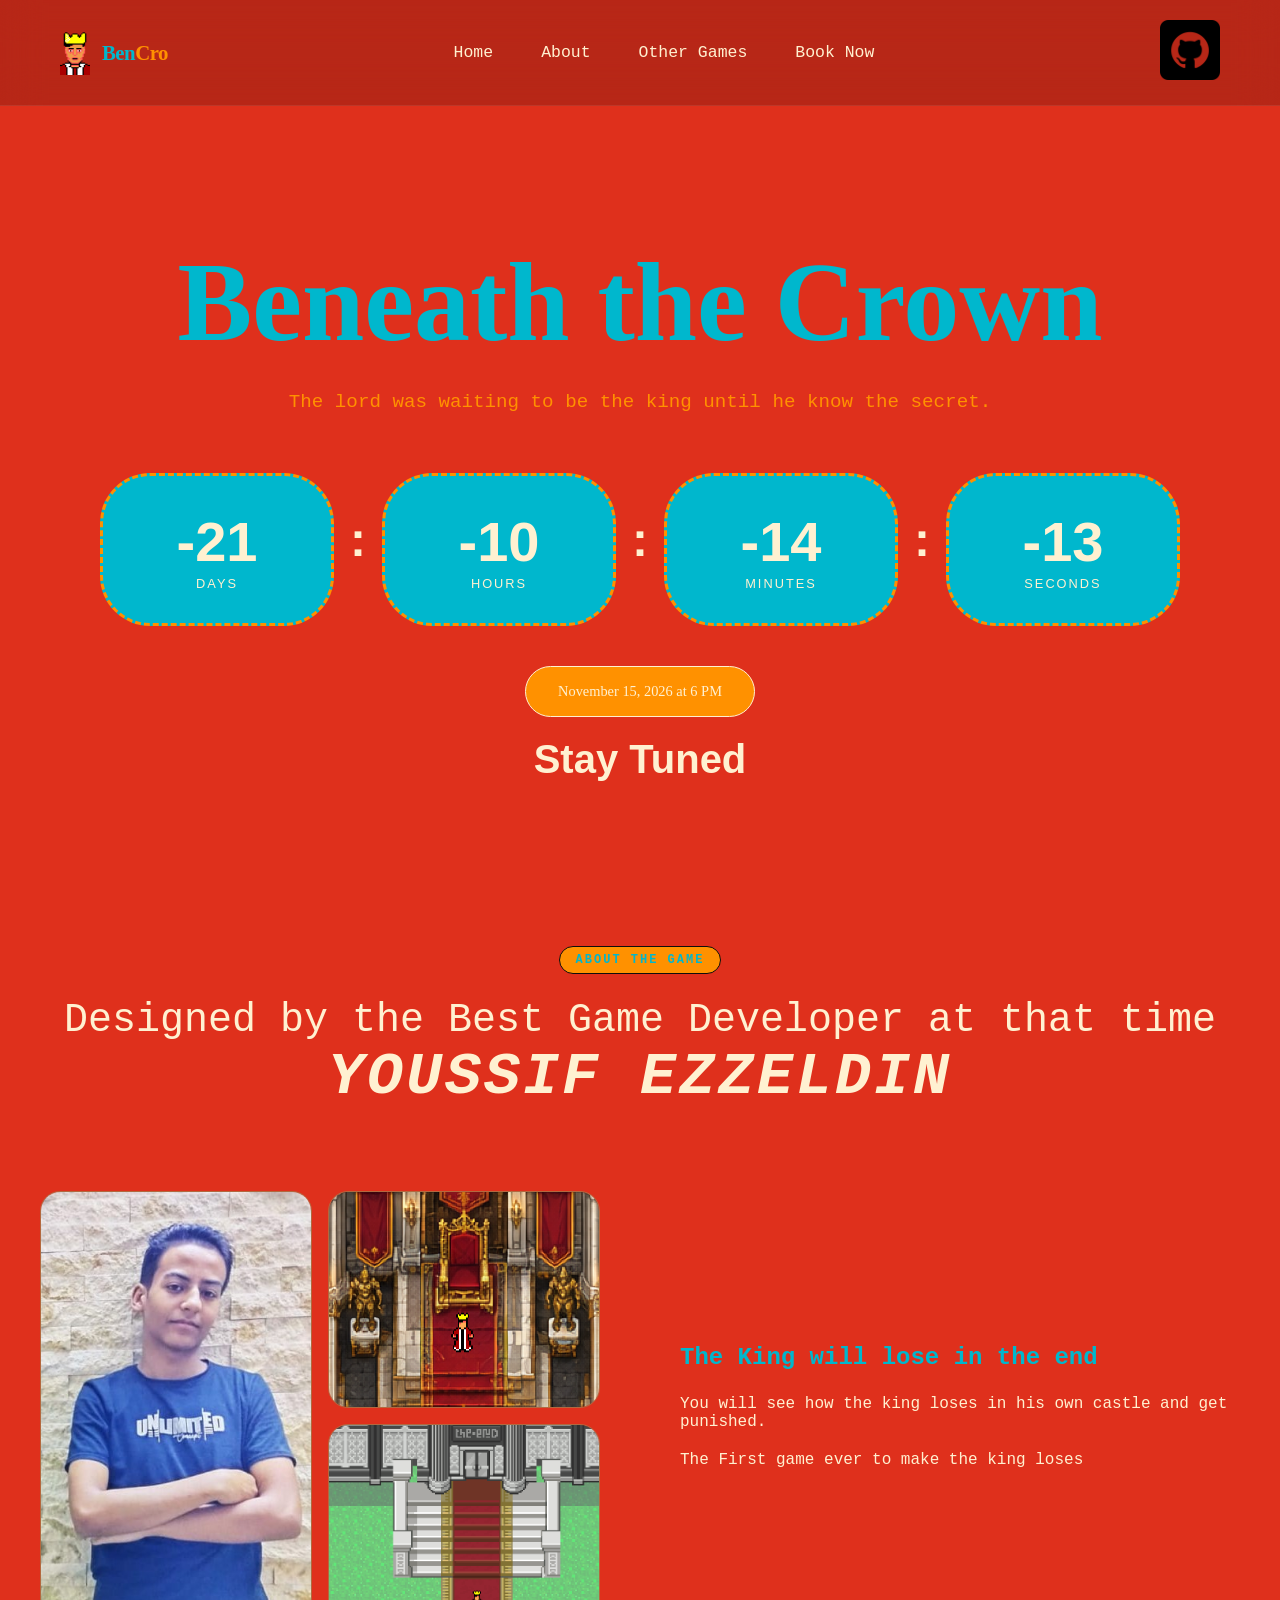
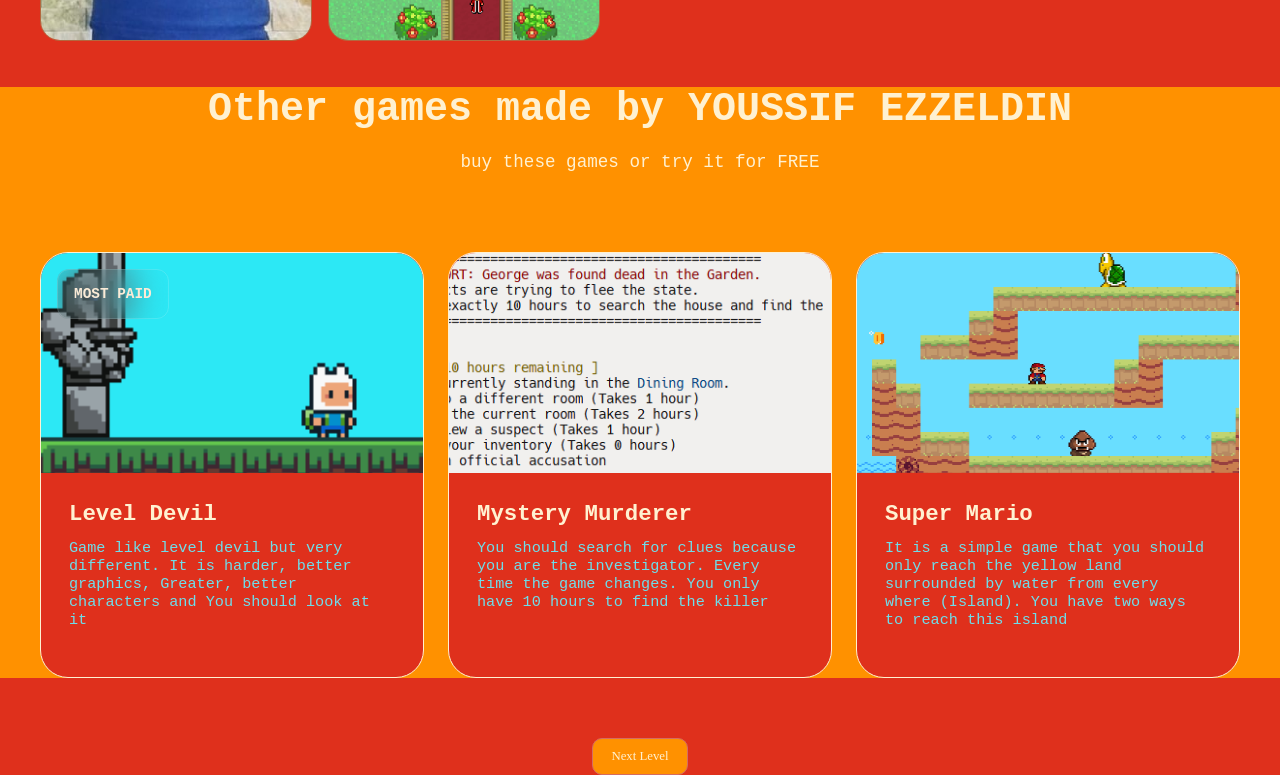
==== index.html @ ab467482 "Add files via upload" ====
<!DOCTYPE html>
<html lang="en">

<head>
    <meta charset="UTF-8">
    <meta name="viewport" content="width=device-width, initial-scale=1.0">
    <title>BenCro</title>
    <link rel="icon" type="imge/png" href="Avatar.png">
    <link rel="stylesheet" href="style.css">
    <script src="script.js" defer></script>
</head>

<body>

    <header id="header">
        <a href="index.html" class="log"><img src="images/Avatar.png" alt="King" class="logo"><span
                class="logo-text">Ben<span>Cro</span></span></a>
        <nav>
            <a href="#home">Home</a>
            <a href="#About">About</a>
            <a href="#Other">Other Games</a>
            <a
                href="https://docs.google.com/forms/d/e/1FAIpQLSfoVKwUWPPZ2cnDsXxpRrTT8OfNi8QNRFz0mzw1q0PbjABzCQ/viewform?usp=publish-editor" target="_blank">Book
                Now</a>
        </nav>
        <a href="https://github.com/Youssif-Ezzeldin-225/BenCro" target="_blank"><img src="images/github.png"
                style="height: 60px; width: 60px;"></a>
    </header>

    <section class="home" id="home">
        <div>
            <h1>Beneath the Crown</h1>
            <p>The lord was waiting to be the king until he know the secret.</p>
        </div>

        <div id="countdown" class="countdown">
            <div class="time"><span id="days" class="cou-num">00</span>
                <div class="labels">Days</div>
            </div>
            <span class="cou-col">:</span>
            <div class="time"><span id="hours" class="cou-num">00</span>
                <div class="labels">Hours</div>
            </div>
            <span class="cou-col">:</span>
            <div class="time"><span id="minutes" class="cou-num">00</span>
                <div class="labels">Minutes</div>
            </div>
            <span class="cou-col">:</span>
            <div class="time"><span id="seconds" class="cou-num">00</span>
                <div class="labels">Seconds</div>
            </div>
        </div>
        <div class="date">November 15, 2026 at 6 PM</div>
        <div class="cou-col" style="margin-bottom: -120px; margin-top: 20px; font-size: 40px;">Stay Tuned</div>
    </section>
    <section id="About" class="About">
        <div class="sec-head">
            <div class="oval">About the Game</div>
            <div class="abo-sen">Designed by the Best Game Developer at that time <br>
                <h1 style="letter-spacing: 3px;"><em>YOUSSIF EZZELDIN</em></h1>
            </div>
        </div>
        <div class="abo">
            <div class="abo-images">
                <div class="abo-one-img img1"><img src="images/leader.jpg" alt="YOUSSIF EZZELDIN"></div>
                <div class="abo-one-img img2"><img src="images/King.png" alt="the king in the game"></div>
                <div class="abo-one-img img2"><img src="images/bencro2.png" alt="the castle of the king"></div>
            </div>
            <div class="abo-con">
                <h3>The King will <span>lose</span> in the end</h3>
                <p>You will see how the king loses in his own castle and get punished.</p>
                <p>The First game ever to make the king loses</p>
            </div>
        </div>
    </section>
    <section id="Other" class="Other">
        <div class="sec-head">
            <h2 class="abo-sen">Other games made by YOUSSIF EZZELDIN</h2>
            <p style="font-size: 1.1rem; margin: 20px auto 0;">buy these games or try it for FREE </p>
        </div>
        <div class="oth-cards">
            <div class="oth-card">
                <a href="https://github.com/Youssif-Ezzeldin-225/Level-Devil" style="text-decoration: none;">
                    <div class="oth-img">
                        <img src="images/level-devil 12.png" alt="Level Devil Game made by youssif ezzeldin">
                        <div class="oth-top">
                            Most Paid
                        </div>
                    </div>
                    <div class="oth-con">
                        <h3>Level Devil</h3>
                        <p>Game like level devil but very different. It is harder, better graphics, Greater, better
                            characters
                            and You should look at it</p>
                    </div>
                </a>
            </div>
            <div class="oth-card">
                <a href="https://github.com/Youssif-Ezzeldin-225/Mystery-Murderer" style="text-decoration: none;">
                    <div class="oth-img">
                        <img src="images/mystery.png" alt="Mystery Murderer Game made by youssif ezzeldin">
                    </div>
                    <div class="oth-con">
                        <h3>Mystery Murderer</h3>
                        <p>You should search for clues because you are the investigator. Every time the game changes.
                            You
                            only
                            have 10 hours to find the killer</p>
                    </div>
                </a>
            </div>
            <div class="oth-card">
                <a href="https://github.com/Youssif-Ezzeldin-225/Super-Mario" style="text-decoration: none;">
                    <div class="oth-img">
                        <img src="images/Super Mario.png" alt="Super Mario Game made by youssif ezzeldin">
                    </div>
                    <div class="oth-con">
                        <h3>Super Mario</h3>
                        <p>
                            It is a simple game that you should only reach the yellow land surrounded by water from
                            every
                            where
                            (Island). You have two ways to reach this island
                        </p>
                    </div>
                </a>
            </div>
        </div>
    </section>
    <div style="display: flex; justify-content: center; align-items: center;">
        <a href="uefaChampionsLeague.html" class="Next">Next Level</a>
    </div>

</body>
</html>
---- style.css ----
::selection{
    background: #00B7CD;
    color: #0e0d0c;
}
*{
    margin: 0;
    padding: 0;
}
html{
    scroll-behavior: smooth;
    
}
body{
    font-family: Courier New;
    font-weight: 400;
    background-color: #DF301C;
    color: #FFF1D1;
    
}
header{
    position:fixed;
    top: 0;
    left: 0;
    right: 0;
    z-index: 2;
    padding: 20px 60px;
    display: flex;
    justify-content: space-between;
    align-items: center;
    max-width: 1400px;
    margin: 0 auto;
    transition: all 0.3s ease;
    background: rgba(0, 0, 0, 0.178);
	backdrop-filter: blur(20px);
	-webkit-backdrop-filter: blur(20px);
	border-bottom: 1px solid rgba(255, 255, 255, 0.08);
}
	
.logo{
    width: 30px;
    height: 45px;
    
}
.log{
    display: flex;
	align-items: center;
	gap: 12px;
	text-decoration: none;
}

.logo-text{
    font-family: Rockwell;
    font-size: 1.3rem;
    font-weight: 700;
    color: #00B7CD;
    letter-spacing: -0.5px;
}

.logo-text span{
    color: #FF9100;
}

nav{
    display: flex;
    gap: 8px;

}

nav a{
    color: #FFF1D1;
    text-decoration: none;
    font-size: 1.03rem;
    font-weight: 500;
    padding: 10px 20px;
    border-radius: 12px;
    transition: all 0.3s ease;
}

nav a:hover{
    color: #FF9100;
    background-color: rgba(247, 173, 77, 0.15);
}

.home{
    min-height: 100vh;
    display: flex;
    flex-direction: column;
    justify-content: center;
    align-items: center;
    padding: 140px, 20px, 100px;
    z-index: 1;
    text-align: center;
}

.home h1{
    font-family:'Montserrat Black';
	font-size: clamp(3rem, 10vw, 7rem);
    font-weight: 800;
    margin-bottom: 24px;
    color: #00B7CD;
}
.home p{
    font-size: 1.2rem;
    color: #FF9100;
    margin-bottom: 60px;
}

.countdown{
    display: flex;
    gap: 16px;
}

.time{
    width: 180px;
    padding: 32px 24px;
    text-align: center;
    background: #00B7CD;
	border: 3px dashed #FF9100;
	border-radius: 50px;
}

.time:hover{
    transform: translateY(-8px);
    border-color: #FFF1D1;
    box-shadow: 0 20px 60px rgba(0, 0, 0, 0.5) ,0 0 40px #FFF1D1; 
}

.cou-num{
    font-size: 3.5rem;
    font-weight: 800;
    font-family:Impact, Haettenschweiler, 'Arial Narrow Bold', sans-serif;
    line-height: 1.2;
}

.labels{
    font-size: 0.8rem;
    font-family: Impact, Haettenschweiler, 'Arial Narrow Bold', sans-serif;
    font-weight: 400;
    text-transform: uppercase;
    letter-spacing: 2px;
}
.cou-col{
    font-family: Impact, Haettenschweiler, 'Arial Narrow Bold', sans-serif;
    font-size: 3rem;
    font-weight: 700;
    align-self: center;
    margin-bottom: 20px;
    animation: blink 2s ease-in-out infinite;
}
.date{
    font-family: Rockwell;
    margin-top: 40px;
    padding: 16px 32px;
    background-color: #FF9100;
    border: 1px solid #FFF1D1;
    border-radius: 100px;
    font-size: 0.9rem;
}

.oval{
    display: inline-flex;
    align-items: center;
    gap: 8px;
    padding: 6px 16px;
    background-color: #FF9100;
    border: 1px solid #0e0d0c;
    border-radius: 100px;
    font-size: 0.75rem;
    font-weight: 600;
    letter-spacing: 2px;
    text-transform: uppercase;
    color: #00B7CD;
    margin-bottom: 24px;
}

.abo-sen{
    font-size: clamp(2.5rem, 5vw, 2rem);
}
.abo{
    max-width: 1200px;
    margin: 0 auto;
    display: grid;
    grid-template-columns: 1fr 1fr;
    gap: 80px;
    align-items: center;
}

.abo-images{
    position: relative;
    display: grid;
    grid-template-columns: 1fr 1fr;
    grid-template-rows: 1fr 1fr;
    gap: 16px;
    height: 450px;
}

.abo-one-img{
    border-radius: 20px;
    overflow: hidden;
    border: 1px solid #a37e4db9;
    position: relative;
    transition: all 0.4s ease;
}

.abo-one-img:hover{
    border-color: #FFF1D1;
    transform: scale(1.05);
}

.abo-one-img img{
    height: 100%;
    width: 100%;
    object-fit: cover;
}

.abo-one-img.img1{
    grid-row: span 2;
}
.abo-one-img.img2{
    grid-column: 2;
}

.abo-con h3{
    font-size: 1.5rem;
    margin-bottom: 24px;
    color: #00B7CD
}
.abo-con p{
    margin-bottom: 20px;

}

.sec-head{
    text-align: center; 
    margin-bottom: 80px;
    margin-top: 46px;
}

.Other{
    background-color: #FF9100;
}

.oth-cards{
    max-width: 1200px;
    margin: 0 auto;
    display: grid;
    grid-template-columns: repeat(3, 1fr);
    gap: 24px;
    margin-bottom: 60px;
}

.oth-card{
    position: relative;
    border-radius: 28px;
    overflow: hidden;
    cursor: pointer;
    background-color: #DF301C;
    border: 1px solid #FFF1D1;
}

.oth-card:hover{
    transform: translateY(-12px);
    border-color: #FFF1D1;
    box-shadow: 0 30px 80px rgba(0, 0, 0, 0.5);
}

.oth-card a{
    text-decoration: none;
}

.oth-img{
    width:100%;
    height: 220px;
    overflow: hidden;
    position: relative;
}
.oth-img img{
    width: 100%;
    height: 100%;
    object-fit: cover;
    backface-visibility: hidden;
    -webkit-backface-visibility: hidden;
}

.oth-card:hover .oth-img img{
    transform: scale(1.1);
}
.oth-top{
    position: absolute;
    top: 16px; 
    left: 16px; 
    padding: 16px 16px; 
    backdrop-filter: blur(20px); 
    -webkit-backdrop-filter:blur(20px); 
    border: 1px solid rgba(255, 255, 255, 0.15); 
    border-radius: 12px; 
    z-index: 1; 
    color:antiquewhite; 
    font-size: 0.9rem; 
    font-weight: 600; 
    text-transform: uppercase;
}

.oth-con{
    padding: 28px;
}

.oth-con h3{
    text-decoration: none;
    font-size: 1.4rem;
    font-weight: 700;
    margin-bottom: 12px;
    color: #FFF1D1;
}

.oth-con p{
    text-decoration: none;
    color: #6edeeb;
    font-size: 0.95rem;
    margin-bottom: 20px;
}

.Next{
    display: inline-flex;
    align-items: center;
    gap: 8px;
    padding: 10px 18px;
    background: #FF9100;
    border: 1px solid #d46d61;
    border-radius: 10px;
    color: #FFF1D1;
    font-size: 0.8rem;
    font-weight: 500;
    text-decoration: none;
    font-family:Arial Black;
}
.Next:hover{
    background-color: rgba(49, 112, 185, 0.1);
    border-color: gold;
    color: gold;
}

@keyframes blink {

	0%,
	100% {
		opacity: 1;
	}

	50% {
		opacity: 0.3;
	}
}
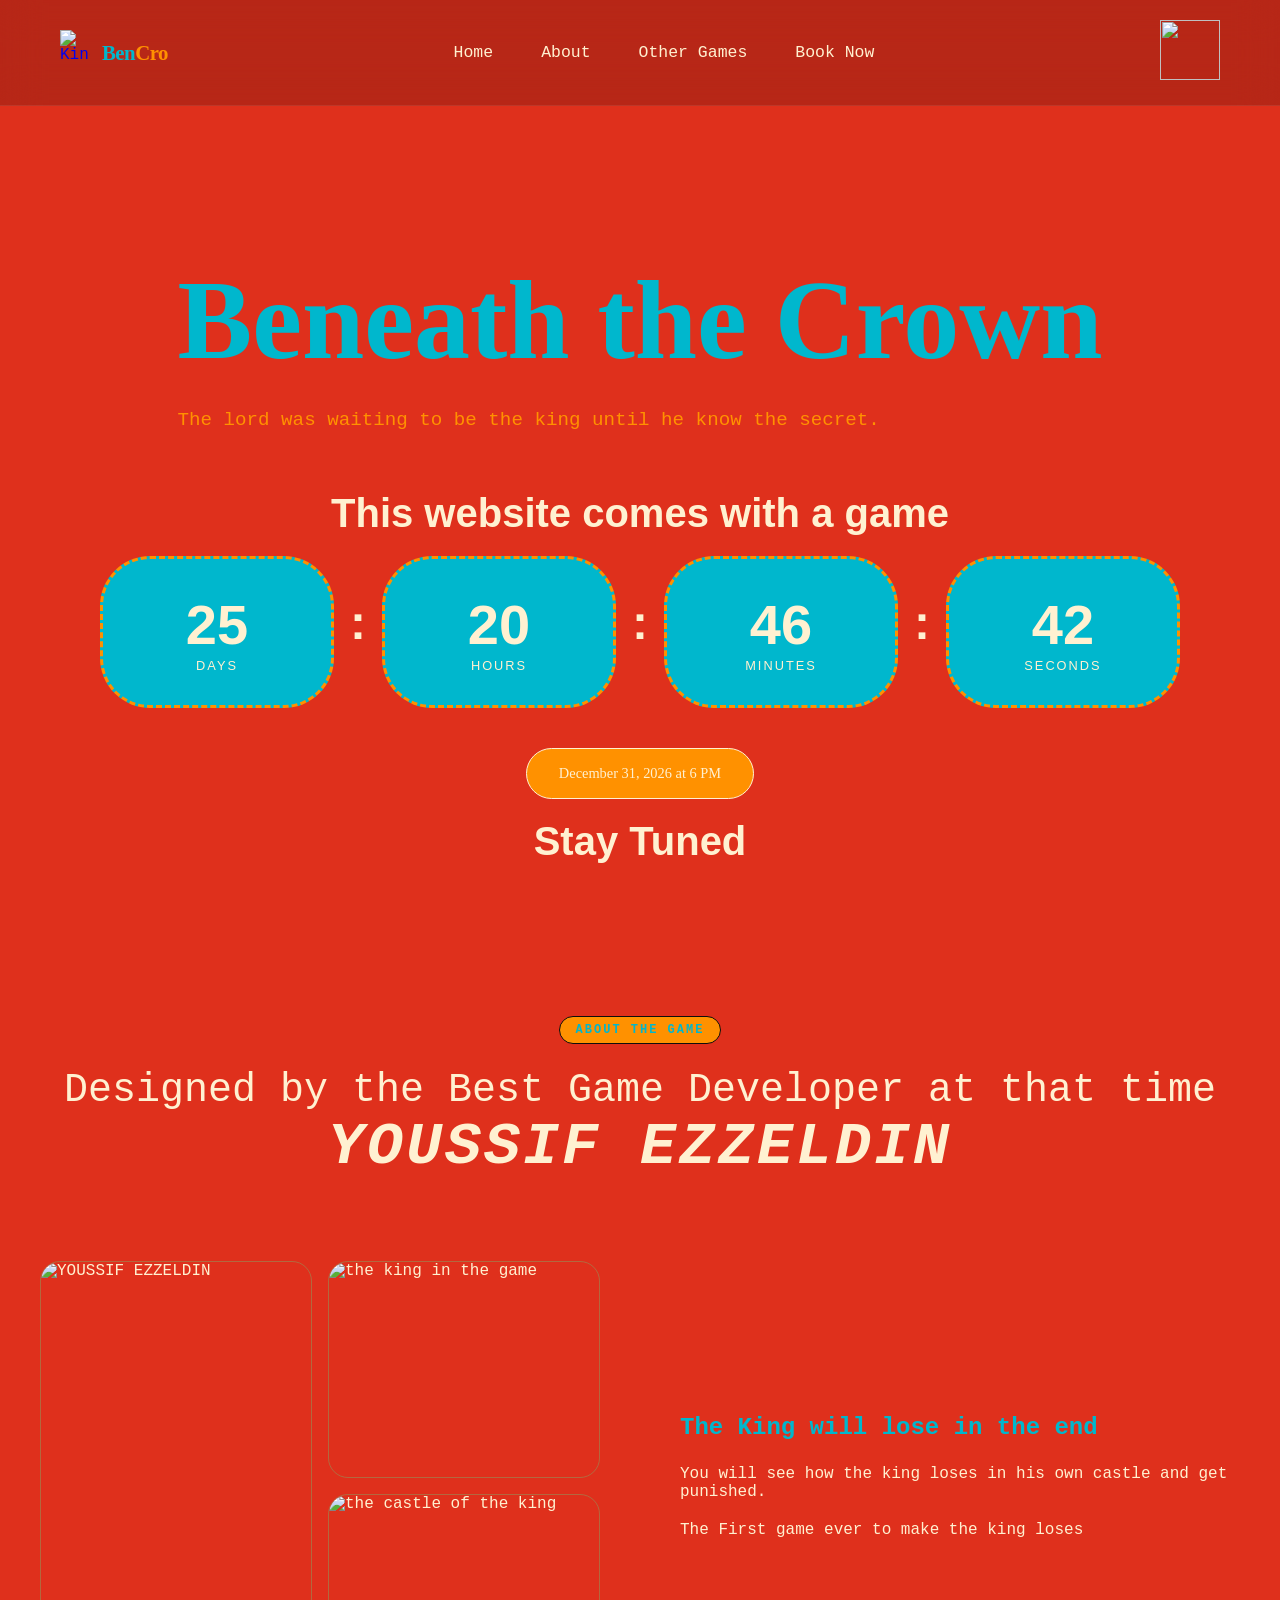
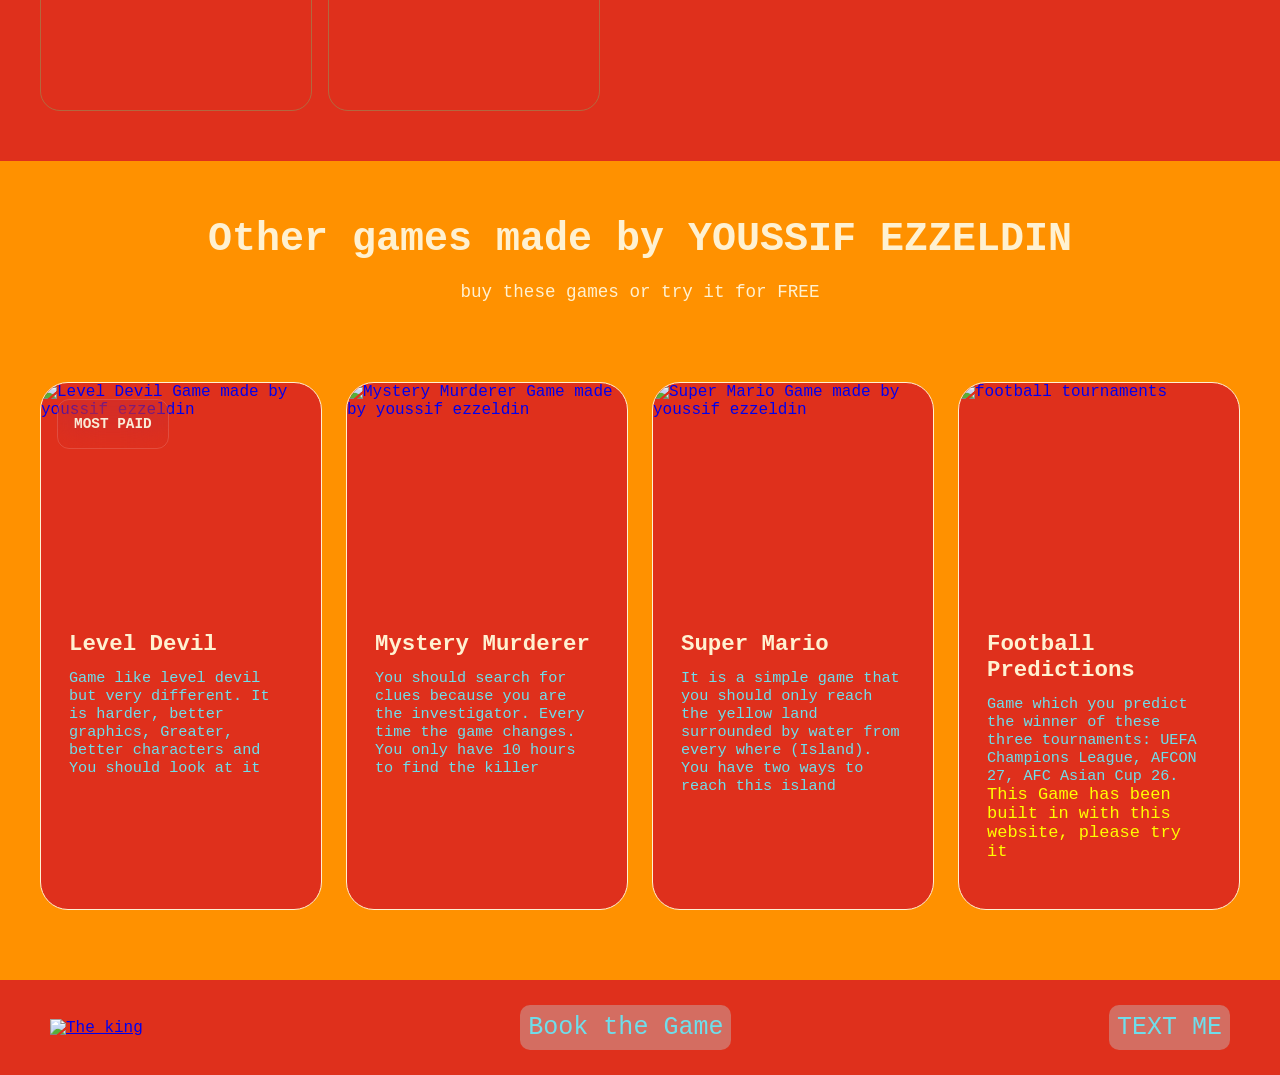
==== commit 04ae5580: "Add files via upload" ====
--- a/index.html
+++ b/index.html
@@ -13,7 +13,7 @@
 <body>
 
     <header id="header">
-        <a href="index.html" class="log"><img src="images/Avatar.png" alt="King" class="logo"><span
+        <a href="#home" class="log"><img src="images/Avatar.png" alt="King" class="logo"><span
                 class="logo-text">Ben<span>Cro</span></span></a>
         <nav>
             <a href="#home">Home</a>
@@ -32,7 +32,8 @@
             <h1>Beneath the Crown</h1>
             <p>The lord was waiting to be the king until he know the secret.</p>
         </div>
-
+        <h6 class="cou-col" style="font-size:40px;">This website comes with a game</h6>
+        
         <div id="countdown" class="countdown">
             <div class="time"><span id="days" class="cou-num">00</span>
                 <div class="labels">Days</div>
@@ -50,8 +51,8 @@
                 <div class="labels">Seconds</div>
             </div>
         </div>
-        <div class="date">November 15, 2026 at 6 PM</div>
-        <div class="cou-col" style="margin-bottom: -120px; margin-top: 20px; font-size: 40px;">Stay Tuned</div>
+        <div class="date">December 31, 2026 at 6 PM</div>
+        <div class="cou-col" style="margin-bottom: -30px; margin-top: 20px; font-size: 40px;">Stay Tuned</div>
     </section>
     <section id="About" class="About">
         <div class="sec-head">
@@ -125,11 +126,26 @@
                     </div>
                 </a>
             </div>
+            <div class="oth-card">
+                <a href="homepage.html" style="text-decoration: none;">
+                    <div class="oth-img">
+                        <img src="images/tournaments.jpg" alt="football tournaments">
+                    </div>
+                    <div class="oth-con">
+                        <h3>Football Predictions</h3>
+                        <p>
+                            Game which you predict the winner of these three tournaments: UEFA Champions League, AFCON 27, AFC Asian Cup 26.<br><span style="color:yellow; font-size: 17px;">This Game has been built in with this website, please try it</span>
+                        </p>
+                    </div>
+                </a>
+            </div>
         </div>
     </section>
-    <div style="display: flex; justify-content: center; align-items: center;">
-        <a href="uefaChampionsLeague.html" class="Next">Next Level</a>
-    </div>
 
+    <footer>
+        <a href="#home"><img src="images/Avatar.png" alt="The king"></a>
+        <a href="https://docs.google.com/forms/d/e/1FAIpQLSfoVKwUWPPZ2cnDsXxpRrTT8OfNi8QNRFz0mzw1q0PbjABzCQ/viewform?usp=publish-editor" target="_blank" class="foot-a">Book the Game</a>
+        <a href="mailto:youssifezzeldin225@://gmail.com." class="foot-a">TEXT ME</a>
+    </footer>
 </body>
 </html>
--- a/style.css
+++ b/style.css
@@ -24,7 +24,7 @@
     right: 0;
     z-index: 2;
     padding: 20px 60px;
-    display: flex;
+    display:flex;
     justify-content: space-between;
     align-items: center;
     max-width: 1400px;
@@ -89,7 +89,7 @@
     align-items: center;
     padding: 140px, 20px, 100px;
     z-index: 1;
-    text-align: center;
+    margin-top: 70px;
 }
 
 .home h1{
@@ -98,11 +98,13 @@
     font-weight: 800;
     margin-bottom: 24px;
     color: #00B7CD;
+    padding-top:50px;
 }
 .home p{
     font-size: 1.2rem;
     color: #FF9100;
     margin-bottom: 60px;
+    justify-self: center;
 }
 
 .countdown{
@@ -238,13 +240,16 @@
 
 .Other{
     background-color: #FF9100;
+    margin-top: 50px;
+    padding-top: 10px;
+    padding-bottom: 10px;
 }
 
 .oth-cards{
     max-width: 1200px;
     margin: 0 auto;
     display: grid;
-    grid-template-columns: repeat(3, 1fr);
+    grid-template-columns: repeat(4, 1fr);
     gap: 24px;
     margin-bottom: 60px;
 }
@@ -329,7 +334,7 @@
     border: 1px solid #d46d61;
     border-radius: 10px;
     color: #FFF1D1;
-    font-size: 0.8rem;
+    font-size: 1.4rem;
     font-weight: 500;
     text-decoration: none;
     font-family:Arial Black;
@@ -340,6 +345,34 @@
     color: gold;
 }
 
+footer{
+    display: flex;
+    justify-content: space-between;
+    align-items: center;
+    padding-top: 25px;
+    padding-bottom: 25px;
+    margin-right: 50px;
+    margin-left: 50px;
+}
+.foot-a{
+    font-size: 25px;
+    text-decoration: none;
+    color:#6edeeb;
+    background-color: #d46d61;
+    border-radius: 10px;
+    padding: 8px;
+}
+
+.foot-a:hover{
+    transform: scale(1.1);
+    
+}
+
+footer img{
+    height: 60px;
+    width: 40px;
+}
+
 @keyframes blink {
 
 	0%,
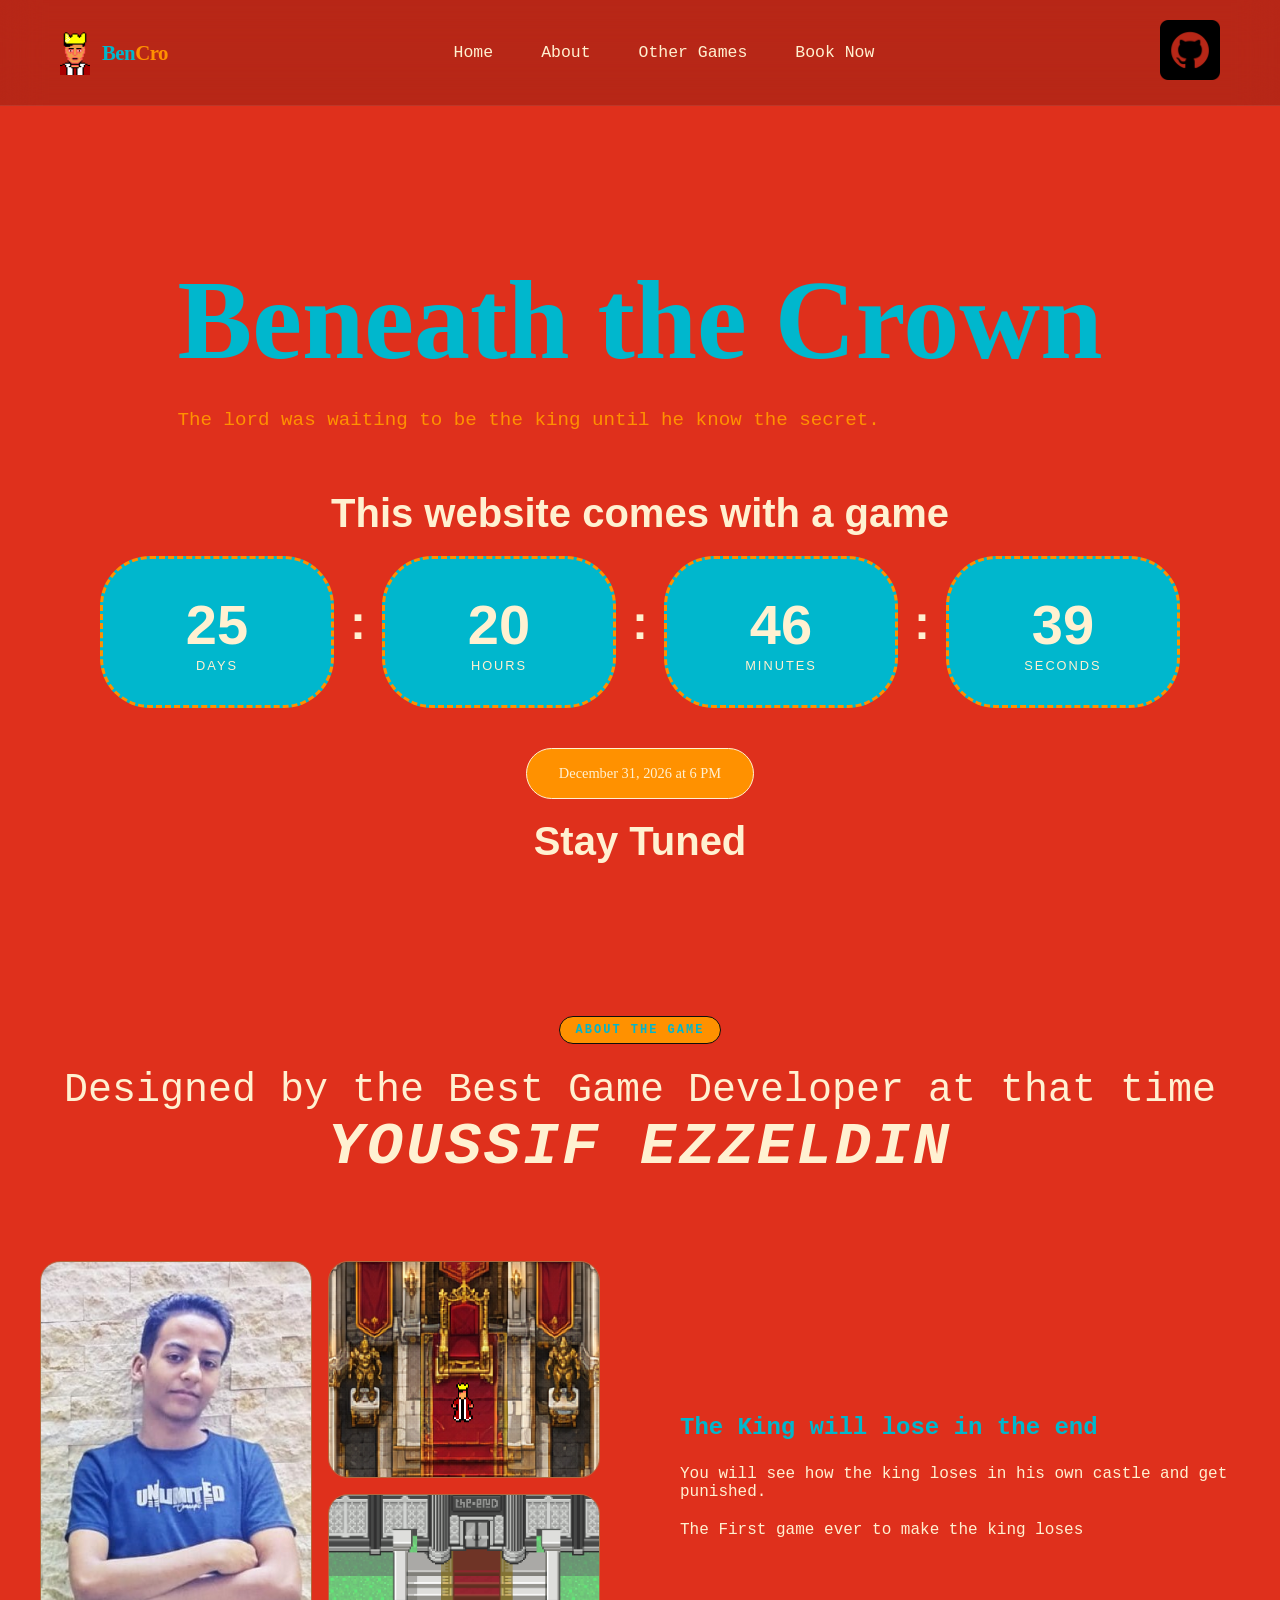
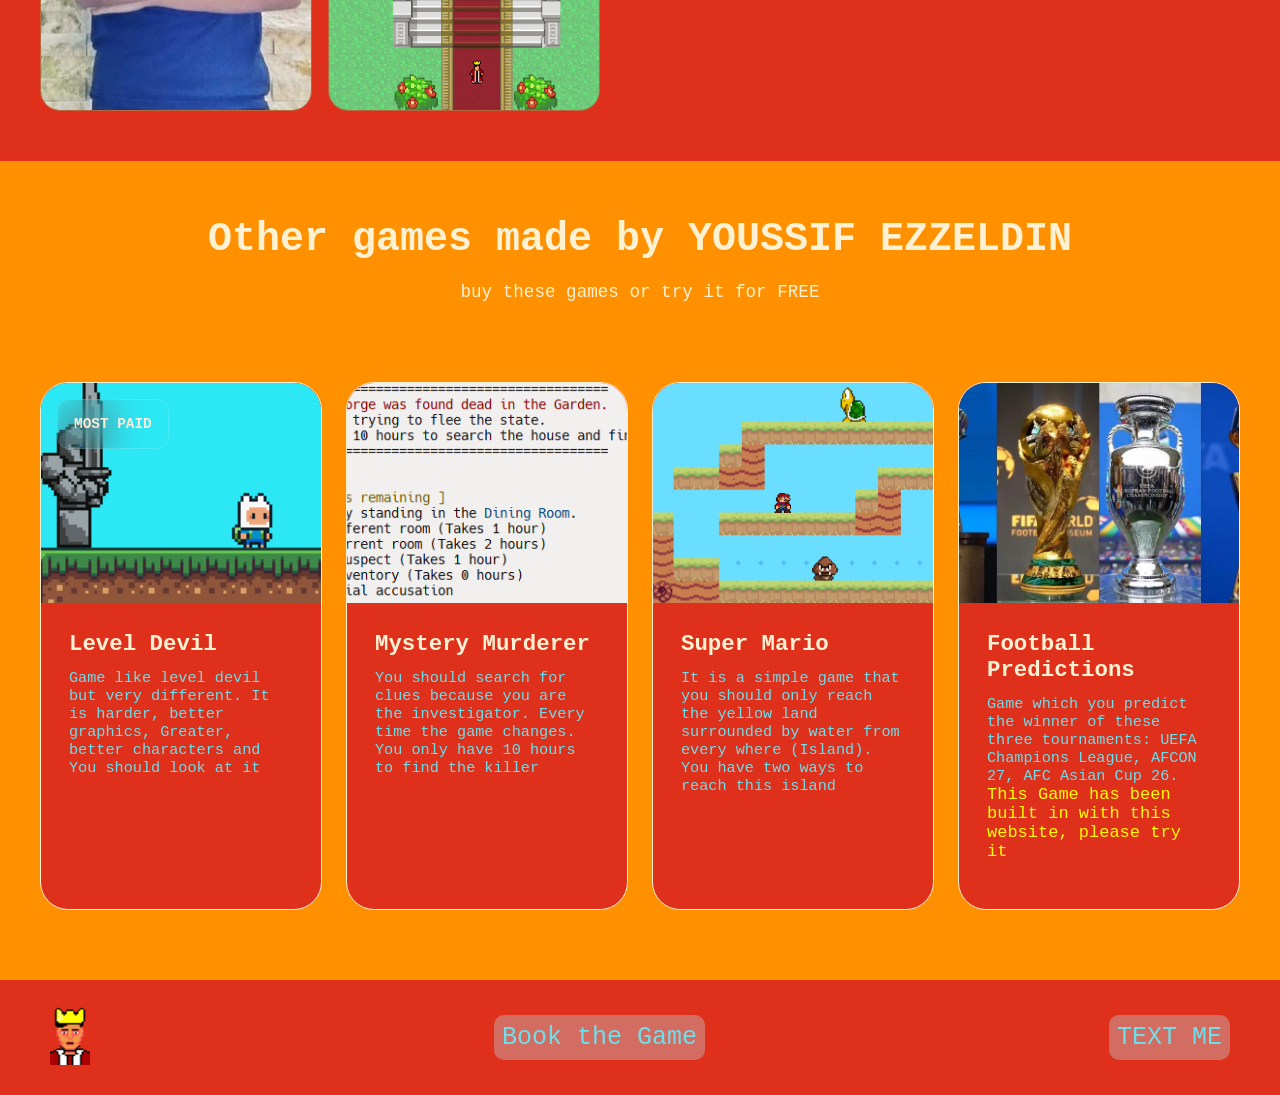
==== commit 07aa7b82: "Update index.html" ====
--- a/index.html
+++ b/index.html
@@ -129,7 +129,7 @@
             <div class="oth-card">
                 <a href="homepage.html" style="text-decoration: none;">
                     <div class="oth-img">
-                        <img src="images/tournaments.jpg" alt="football tournaments">
+                        <img src="images/tournamets.webp" alt="football tournaments">
                     </div>
                     <div class="oth-con">
                         <h3>Football Predictions</h3>
@@ -148,4 +148,4 @@
         <a href="mailto:youssifezzeldin225@://gmail.com." class="foot-a">TEXT ME</a>
     </footer>
 </body>
-</html>+</html>
